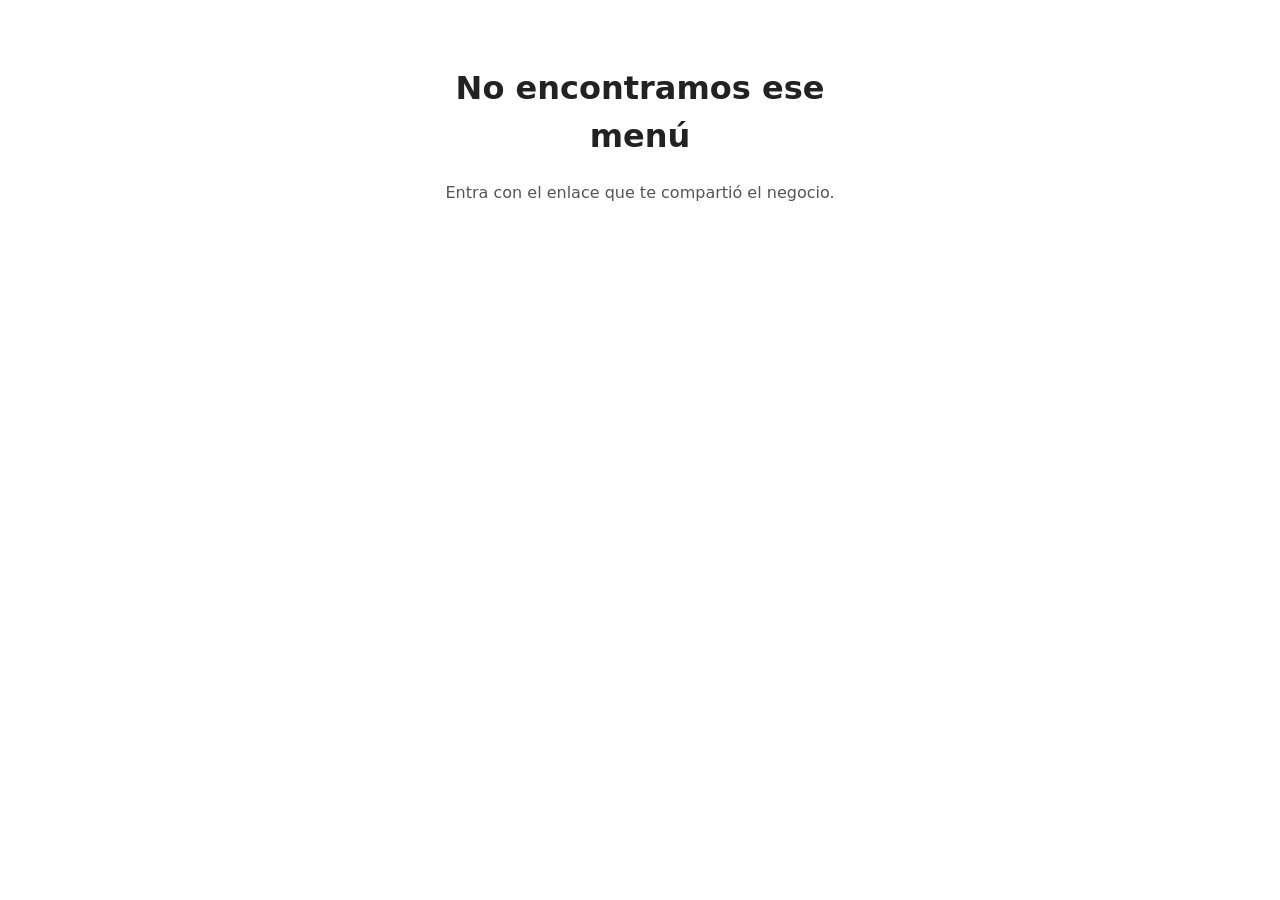
==== menu/templates/menu/no_menu.html @ 0afe48c7 "La raíz ya no lista los negocios al público" ====
<!doctype html>
<html lang="es">
<head>
  <meta charset="utf-8">
  <meta name="viewport" content="width=device-width, initial-scale=1">
  <meta name="robots" content="noindex, nofollow">
  <title>Menú no encontrado</title>
  <style>
    body { font-family: system-ui, sans-serif; max-width: 30rem; margin: 4rem auto; padding: 0 1rem; line-height: 1.5; text-align: center; color: #222; }
    p { color: #555; }
  </style>
</head>
<body>
  <h1>No encontramos ese menú</h1>
  <p>Entra con el enlace que te compartió el negocio.</p>
</body>
</html>
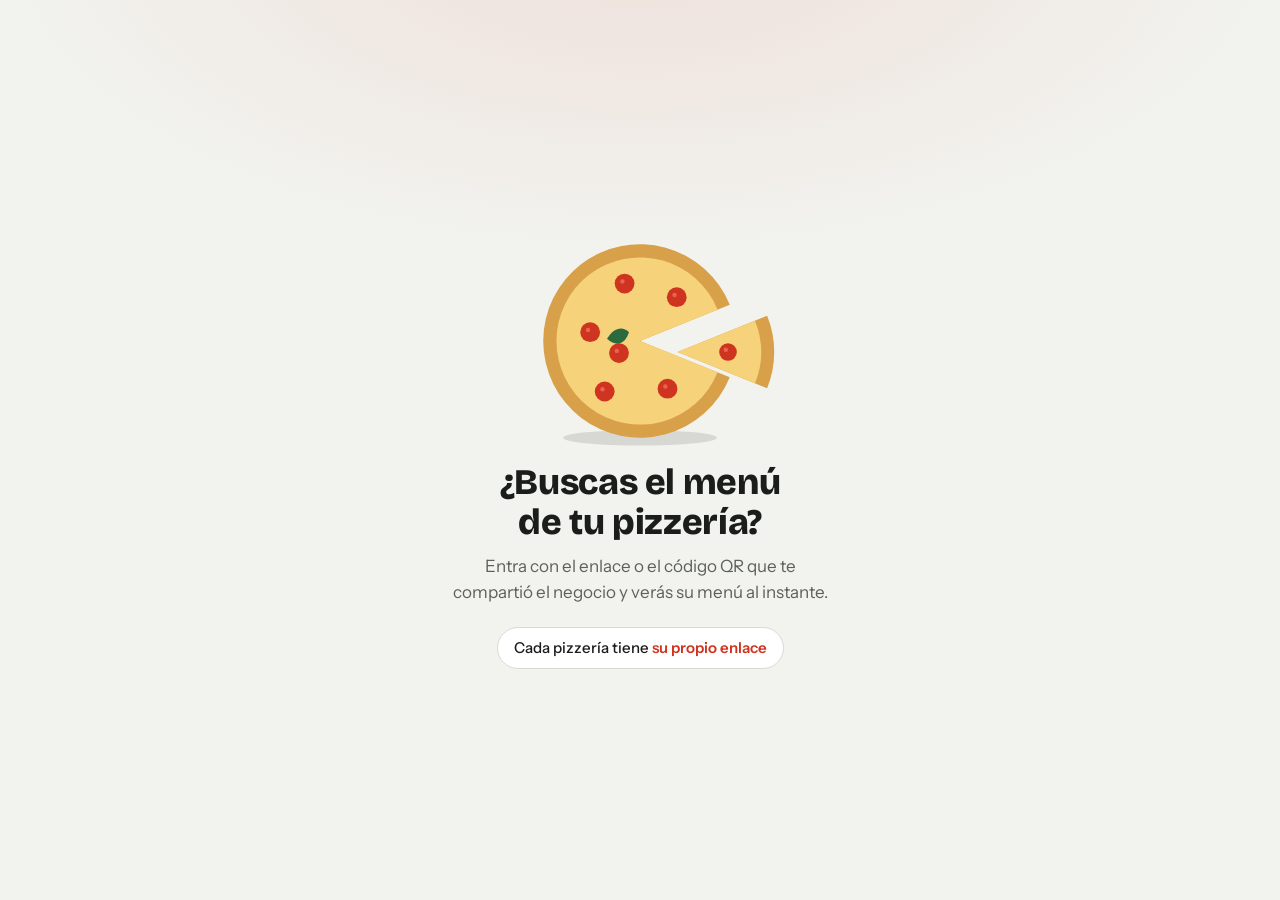
==== commit fcb5351e: "Página amable cuando no se abre un menú" ====
--- a/menu/templates/menu/no_menu.html
+++ b/menu/templates/menu/no_menu.html
@@ -4,14 +4,69 @@
   <meta charset="utf-8">
   <meta name="viewport" content="width=device-width, initial-scale=1">
   <meta name="robots" content="noindex, nofollow">
-  <title>Menú no encontrado</title>
+  <title>¿Buscas el menú de tu pizzería?</title>
+  <link rel="preconnect" href="https://fonts.googleapis.com">
+  <link rel="preconnect" href="https://fonts.gstatic.com" crossorigin>
+  <link rel="stylesheet" href="https://fonts.googleapis.com/css2?family=Bricolage+Grotesque:opsz,wght@12..96,700;12..96,800&family=Instrument+Sans:wght@400;500;600&display=swap">
   <style>
-    body { font-family: system-ui, sans-serif; max-width: 30rem; margin: 4rem auto; padding: 0 1rem; line-height: 1.5; text-align: center; color: #222; }
-    p { color: #555; }
+    :root {
+      --bg: #F2F3EF; --ink: #1B1D1A; --muted: #5C6159; --line: #D8DBD2; --surface: #FFFFFF;
+      --tomato: #CF3420; --glow: rgba(207, 52, 32, .10);
+      --borde: #D9A04A; --queso: #F6D27A; --pep: #CF3420; --pep2: #E9644E; --albahaca: #2B6A3C; --sombra: rgba(20, 22, 18, .12);
+      --f-display: 'Bricolage Grotesque', 'Arial Narrow', system-ui, sans-serif;
+      --f-body: 'Instrument Sans', system-ui, -apple-system, 'Segoe UI', sans-serif;
+      color-scheme: light;
+    }
+    @media (prefers-color-scheme: dark) {
+      :root {
+        --bg: #151714; --ink: #F1F2EC; --muted: #A5AAA0; --line: #363A32; --surface: #1F221D;
+        --tomato: #FF6A4D; --glow: rgba(255, 106, 77, .12);
+        --borde: #C98F35; --queso: #E7BE62; --pep: #E5523A; --pep2: #FF8468; --albahaca: #7FCB8F; --sombra: rgba(0, 0, 0, .45);
+        color-scheme: dark;
+      }
+    }
+    * { box-sizing: border-box; }
+    html, body { height: 100%; }
+    body {
+      margin: 0; display: grid; place-items: center; padding: 24px;
+      background: radial-gradient(60rem 30rem at 50% -8%, var(--glow), transparent 70%), var(--bg);
+      color: var(--ink); font-family: var(--f-body); line-height: 1.55; text-align: center;
+    }
+    main { width: 100%; max-width: 26rem; }
+    .pizza { display: block; margin: 0 auto 8px; max-width: 62vw; height: auto; overflow: visible; }
+    .borde { fill: var(--borde); } .queso { fill: var(--queso); } .pep { fill: var(--pep); } .pep2 { fill: var(--pep2); }
+    .albahaca { fill: var(--albahaca); } .sombra { fill: var(--sombra); }
+    .porcion { animation: flota 3.2s ease-in-out infinite; transform-origin: 100px 100px; }
+    @keyframes flota { 0%, 100% { transform: translateY(0) rotate(0); } 50% { transform: translateY(-5px) rotate(2deg); } }
+    h1 { margin: 12px 0 10px; font-family: var(--f-display); font-weight: 800; font-size: clamp(1.75rem, 7vw, 2.25rem); line-height: 1.1; letter-spacing: -.01em; text-wrap: balance; }
+    p { margin: 0 auto; max-width: 24rem; color: var(--muted); font-size: 1.0625rem; text-wrap: pretty; }
+    .pista {
+      display: inline-block; margin-top: 22px; padding: 8px 16px; border: 1px solid var(--line); border-radius: 999px;
+      background: var(--surface); color: var(--ink); font-size: .9375rem; font-weight: 500;
+    }
+    .pista b { color: var(--tomato); font-weight: 600; }
+    @media (prefers-reduced-motion: reduce) { .porcion { animation: none; } }
   </style>
 </head>
 <body>
-  <h1>No encontramos ese menú</h1>
-  <p>Entra con el enlace que te compartió el negocio.</p>
+  <main>
+    <svg class="pizza" viewBox="0 0 200 200" role="img" aria-label="Una pizza a la que le falta una porción" width="220" height="220">
+      <ellipse cx="100" cy="188" rx="70" ry="7" class="sombra"/>
+      <g>
+        <path d="M100.0 100.0 L181.6 133.0 A88 88 0 1 1 181.6 67.0 Z" class="borde"/>
+        <path d="M100.0 100.0 L170.5 128.5 A76 76 0 1 1 170.5 71.5 Z" class="queso"/>
+        <circle cx="125.0" cy="143.3" r="9" class="pep"/><circle cx="123.0" cy="141.3" r="2" class="pep2"/><circle cx="67.9" cy="145.9" r="9" class="pep"/><circle cx="65.9" cy="143.9" r="2" class="pep2"/><circle cx="54.7" cy="92.0" r="9" class="pep"/><circle cx="52.7" cy="90.0" r="2" class="pep2"/><circle cx="86.0" cy="47.8" r="9" class="pep"/><circle cx="84.0" cy="45.8" r="2" class="pep2"/><circle cx="133.4" cy="60.2" r="9" class="pep"/><circle cx="131.4" cy="58.2" r="2" class="pep2"/><circle cx="80.9" cy="111.0" r="9" class="pep"/><circle cx="78.9" cy="109.0" r="2" class="pep2"/>
+        <path d="M70 98c6-10 14-12 20-6-3 9-10 15-20 6z" class="albahaca"/>
+      </g>
+      <g class="porcion">
+        <path d="M134.0 110.0 L215.6 77.0 A88 88 0 0 1 215.6 143.0 Z" class="borde"/>
+        <path d="M134.0 110.0 L204.5 81.5 A76 76 0 0 1 204.5 138.5 Z" class="queso"/>
+        <circle cx="180.0" cy="110.0" r="8" class="pep"/><circle cx="178.0" cy="108.0" r="2" class="pep2"/>
+      </g>
+    </svg>
+    <h1>¿Buscas el menú de tu pizzería?</h1>
+    <p>Entra con el enlace o el código QR que te compartió el negocio y verás su menú al instante.</p>
+    <span class="pista">Cada pizzería tiene <b>su propio enlace</b></span>
+  </main>
 </body>
 </html>
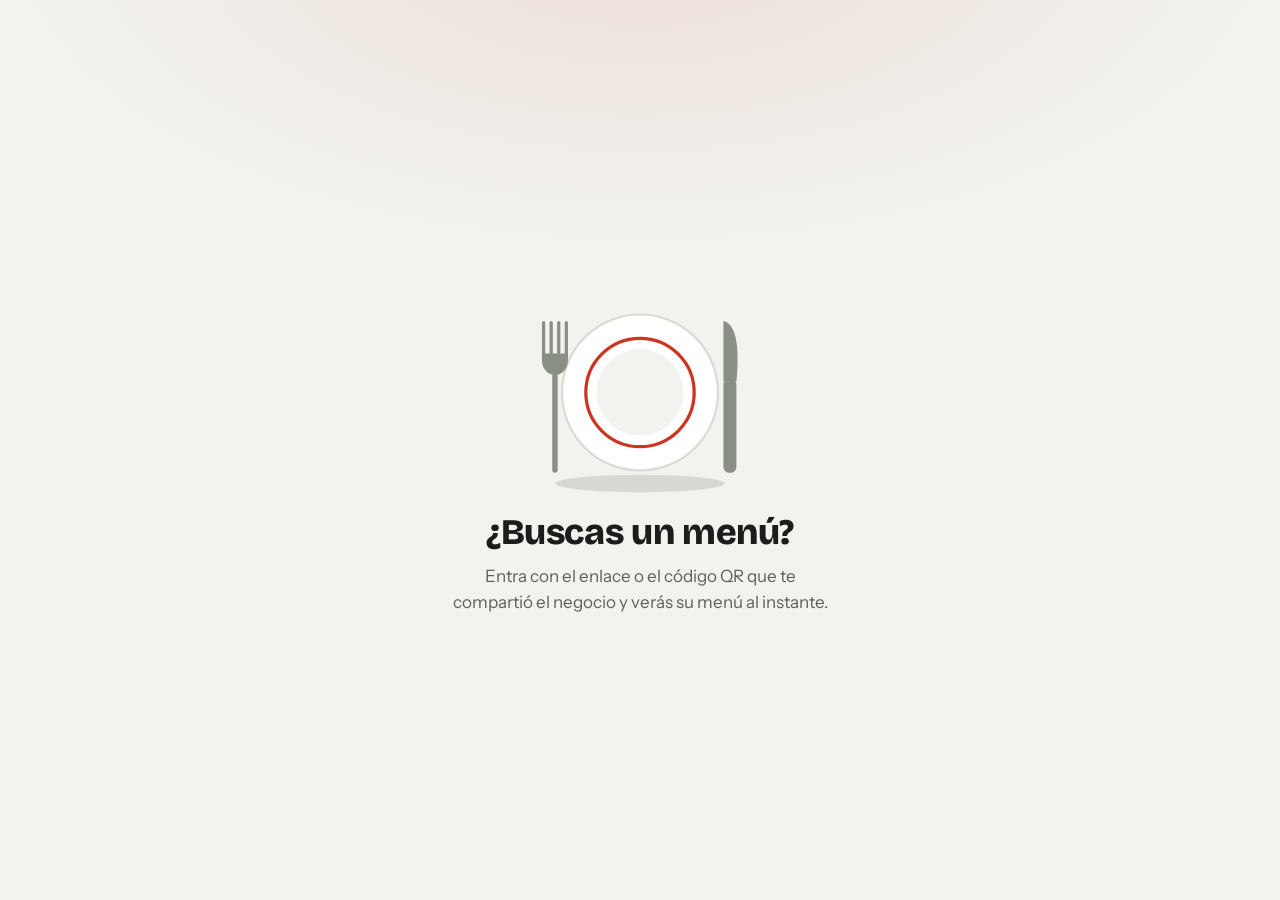
==== commit 2c7f8663: "Página sin menú más neutra, sin referencias a pizzerías" ====
--- a/menu/templates/menu/no_menu.html
+++ b/menu/templates/menu/no_menu.html
@@ -4,7 +4,7 @@
   <meta charset="utf-8">
   <meta name="viewport" content="width=device-width, initial-scale=1">
   <meta name="robots" content="noindex, nofollow">
-  <title>¿Buscas el menú de tu pizzería?</title>
+  <title>¿Buscas un menú?</title>
   <link rel="preconnect" href="https://fonts.googleapis.com">
   <link rel="preconnect" href="https://fonts.gstatic.com" crossorigin>
   <link rel="stylesheet" href="https://fonts.googleapis.com/css2?family=Bricolage+Grotesque:opsz,wght@12..96,700;12..96,800&family=Instrument+Sans:wght@400;500;600&display=swap">
@@ -12,7 +12,7 @@
     :root {
       --bg: #F2F3EF; --ink: #1B1D1A; --muted: #5C6159; --line: #D8DBD2; --surface: #FFFFFF;
       --tomato: #CF3420; --glow: rgba(207, 52, 32, .10);
-      --borde: #D9A04A; --queso: #F6D27A; --pep: #CF3420; --pep2: #E9644E; --albahaca: #2B6A3C; --sombra: rgba(20, 22, 18, .12);
+      --loza: #FFFFFF; --aro: #CF3420; --centro: #F2F3EF; --cubierto: #8A8F86; --sombra: rgba(20, 22, 18, .12);
       --f-display: 'Bricolage Grotesque', 'Arial Narrow', system-ui, sans-serif;
       --f-body: 'Instrument Sans', system-ui, -apple-system, 'Segoe UI', sans-serif;
       color-scheme: light;
@@ -21,7 +21,7 @@
       :root {
         --bg: #151714; --ink: #F1F2EC; --muted: #A5AAA0; --line: #363A32; --surface: #1F221D;
         --tomato: #FF6A4D; --glow: rgba(255, 106, 77, .12);
-        --borde: #C98F35; --queso: #E7BE62; --pep: #E5523A; --pep2: #FF8468; --albahaca: #7FCB8F; --sombra: rgba(0, 0, 0, .45);
+        --loza: #2A2E27; --aro: #FF6A4D; --centro: #1F221D; --cubierto: #A5AAA0; --sombra: rgba(0, 0, 0, .45);
         color-scheme: dark;
       }
     }
@@ -33,40 +33,41 @@
       color: var(--ink); font-family: var(--f-body); line-height: 1.55; text-align: center;
     }
     main { width: 100%; max-width: 26rem; }
-    .pizza { display: block; margin: 0 auto 8px; max-width: 62vw; height: auto; overflow: visible; }
-    .borde { fill: var(--borde); } .queso { fill: var(--queso); } .pep { fill: var(--pep); } .pep2 { fill: var(--pep2); }
-    .albahaca { fill: var(--albahaca); } .sombra { fill: var(--sombra); }
-    .porcion { animation: flota 3.2s ease-in-out infinite; transform-origin: 100px 100px; }
-    @keyframes flota { 0%, 100% { transform: translateY(0) rotate(0); } 50% { transform: translateY(-5px) rotate(2deg); } }
+    .logo { display: block; margin: 0 auto 8px; max-width: 70vw; height: auto; overflow: visible; }
+    .loza { fill: var(--loza); stroke: var(--line); stroke-width: 2; }
+    .aro { fill: none; stroke: var(--aro); stroke-width: 3; }
+    .centro { fill: var(--centro); }
+    .cubierto { fill: var(--cubierto); }
+    .sombra { fill: var(--sombra); }
+    .plato { animation: flota 3.6s ease-in-out infinite; transform-origin: 120px 100px; }
+    @keyframes flota { 0%, 100% { transform: translateY(0); } 50% { transform: translateY(-4px); } }
     h1 { margin: 12px 0 10px; font-family: var(--f-display); font-weight: 800; font-size: clamp(1.75rem, 7vw, 2.25rem); line-height: 1.1; letter-spacing: -.01em; text-wrap: balance; }
     p { margin: 0 auto; max-width: 24rem; color: var(--muted); font-size: 1.0625rem; text-wrap: pretty; }
-    .pista {
-      display: inline-block; margin-top: 22px; padding: 8px 16px; border: 1px solid var(--line); border-radius: 999px;
-      background: var(--surface); color: var(--ink); font-size: .9375rem; font-weight: 500;
-    }
-    .pista b { color: var(--tomato); font-weight: 600; }
-    @media (prefers-reduced-motion: reduce) { .porcion { animation: none; } }
+    @media (prefers-reduced-motion: reduce) { .plato { animation: none; } }
   </style>
 </head>
 <body>
   <main>
-    <svg class="pizza" viewBox="0 0 200 200" role="img" aria-label="Una pizza a la que le falta una porción" width="220" height="220">
-      <ellipse cx="100" cy="188" rx="70" ry="7" class="sombra"/>
-      <g>
-        <path d="M100.0 100.0 L181.6 133.0 A88 88 0 1 1 181.6 67.0 Z" class="borde"/>
-        <path d="M100.0 100.0 L170.5 128.5 A76 76 0 1 1 170.5 71.5 Z" class="queso"/>
-        <circle cx="125.0" cy="143.3" r="9" class="pep"/><circle cx="123.0" cy="141.3" r="2" class="pep2"/><circle cx="67.9" cy="145.9" r="9" class="pep"/><circle cx="65.9" cy="143.9" r="2" class="pep2"/><circle cx="54.7" cy="92.0" r="9" class="pep"/><circle cx="52.7" cy="90.0" r="2" class="pep2"/><circle cx="86.0" cy="47.8" r="9" class="pep"/><circle cx="84.0" cy="45.8" r="2" class="pep2"/><circle cx="133.4" cy="60.2" r="9" class="pep"/><circle cx="131.4" cy="58.2" r="2" class="pep2"/><circle cx="80.9" cy="111.0" r="9" class="pep"/><circle cx="78.9" cy="109.0" r="2" class="pep2"/>
-        <path d="M70 98c6-10 14-12 20-6-3 9-10 15-20 6z" class="albahaca"/>
+    <svg class="logo" viewBox="0 0 240 200" role="img" aria-label="Un plato con cubiertos" width="260" height="217">
+      <ellipse cx="120" cy="184" rx="78" ry="8" class="sombra"/>
+      <g class="plato">
+        <circle cx="120" cy="100" r="72" class="loza"/>
+        <circle cx="120" cy="100" r="50" class="aro"/>
+        <circle cx="120" cy="100" r="40" class="centro"/>
       </g>
-      <g class="porcion">
-        <path d="M134.0 110.0 L215.6 77.0 A88 88 0 0 1 215.6 143.0 Z" class="borde"/>
-        <path d="M134.0 110.0 L204.5 81.5 A76 76 0 0 1 204.5 138.5 Z" class="queso"/>
-        <circle cx="180.0" cy="110.0" r="8" class="pep"/><circle cx="178.0" cy="108.0" r="2" class="pep2"/>
+      <g class="cubierto" transform="translate(40 34)">
+        <rect x="-10.5" y="0" width="3" height="36" rx="1.5"/><rect x="-3.5" y="0" width="3" height="36" rx="1.5"/>
+        <rect x="3.5" y="0" width="3" height="36" rx="1.5"/><rect x="10.5" y="0" width="3" height="36" rx="1.5"/>
+        <path d="M-10.5 30H13.5V36C13.5 46 6 50 1.5 50C-3 50 -10.5 46 -10.5 36Z"/>
+        <rect x="-1" y="48" width="5" height="92" rx="2.5"/>
+      </g>
+      <g class="cubierto" transform="translate(200 34)">
+        <path d="M-3 0C9 3 12 24 9 56H-3Z"/>
+        <rect x="-3" y="54" width="12" height="86" rx="5"/>
       </g>
     </svg>
-    <h1>¿Buscas el menú de tu pizzería?</h1>
+    <h1>¿Buscas un menú?</h1>
     <p>Entra con el enlace o el código QR que te compartió el negocio y verás su menú al instante.</p>
-    <span class="pista">Cada pizzería tiene <b>su propio enlace</b></span>
   </main>
 </body>
 </html>
